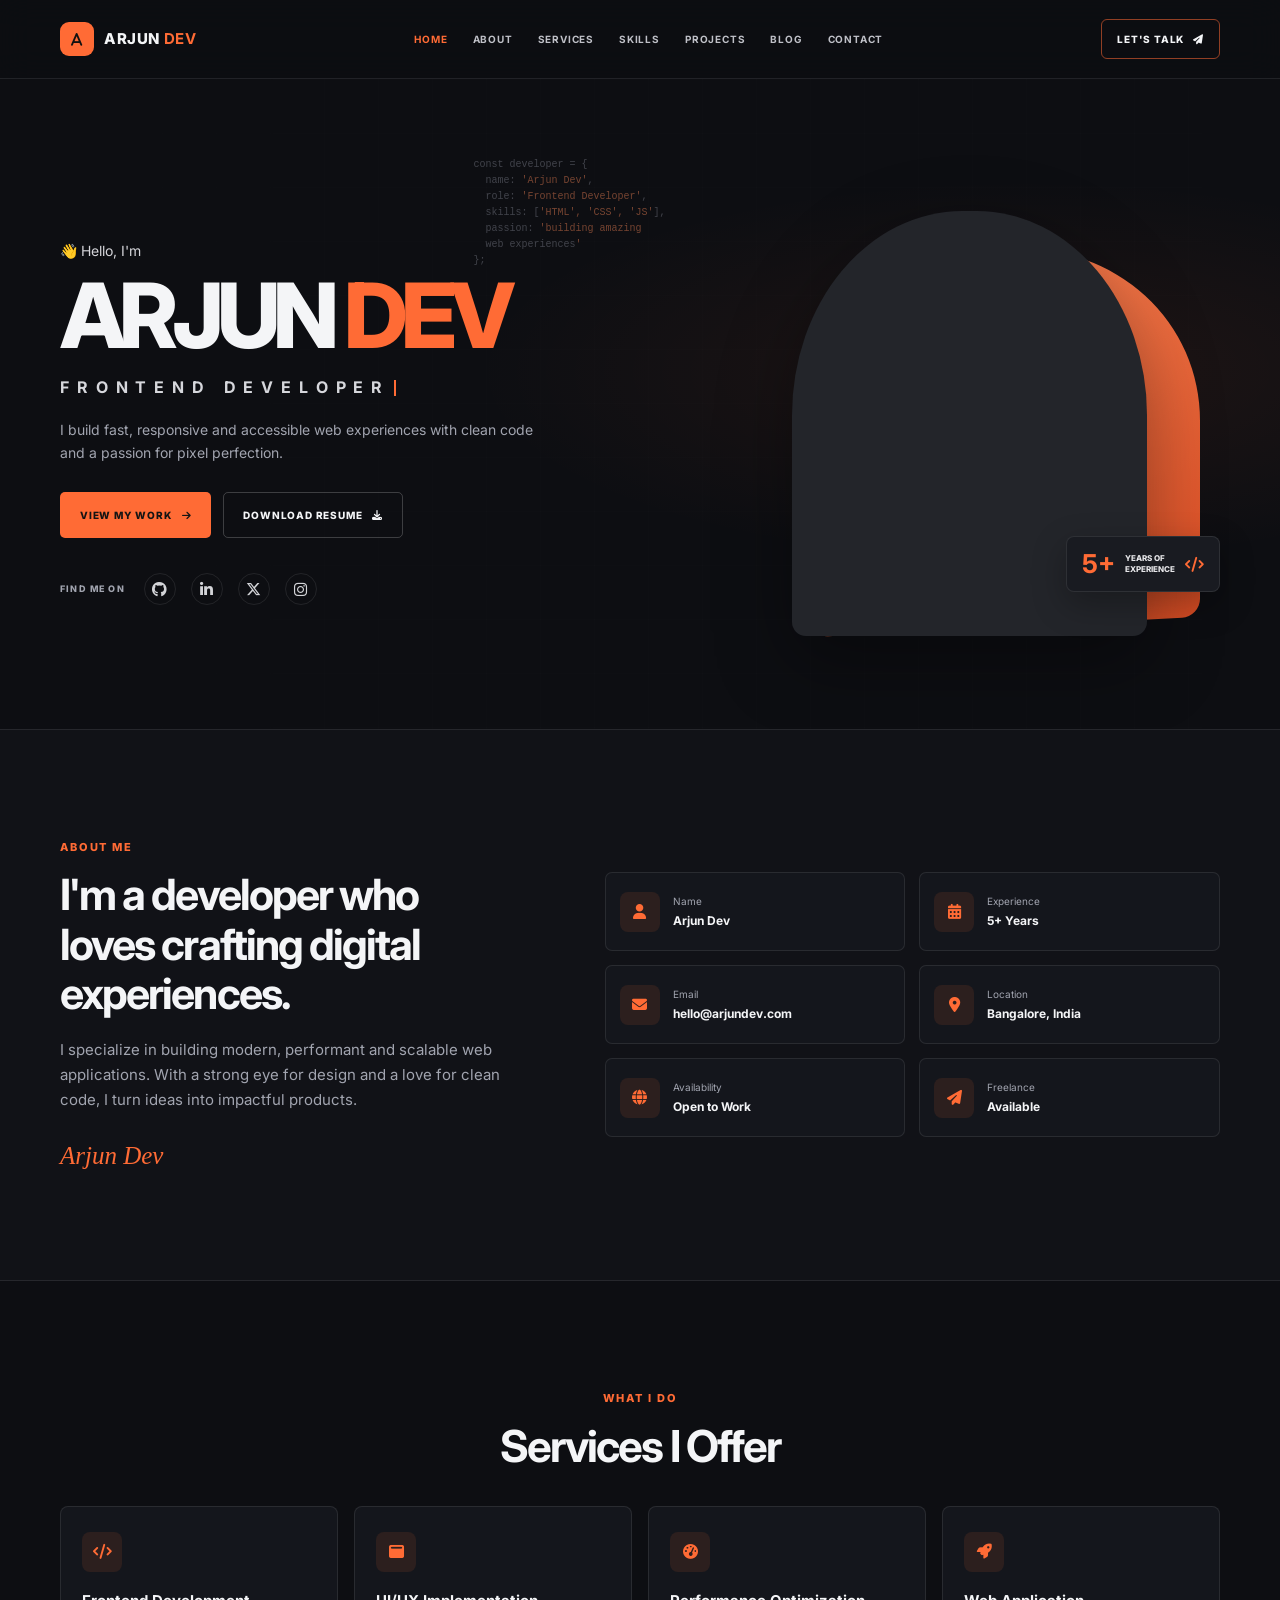
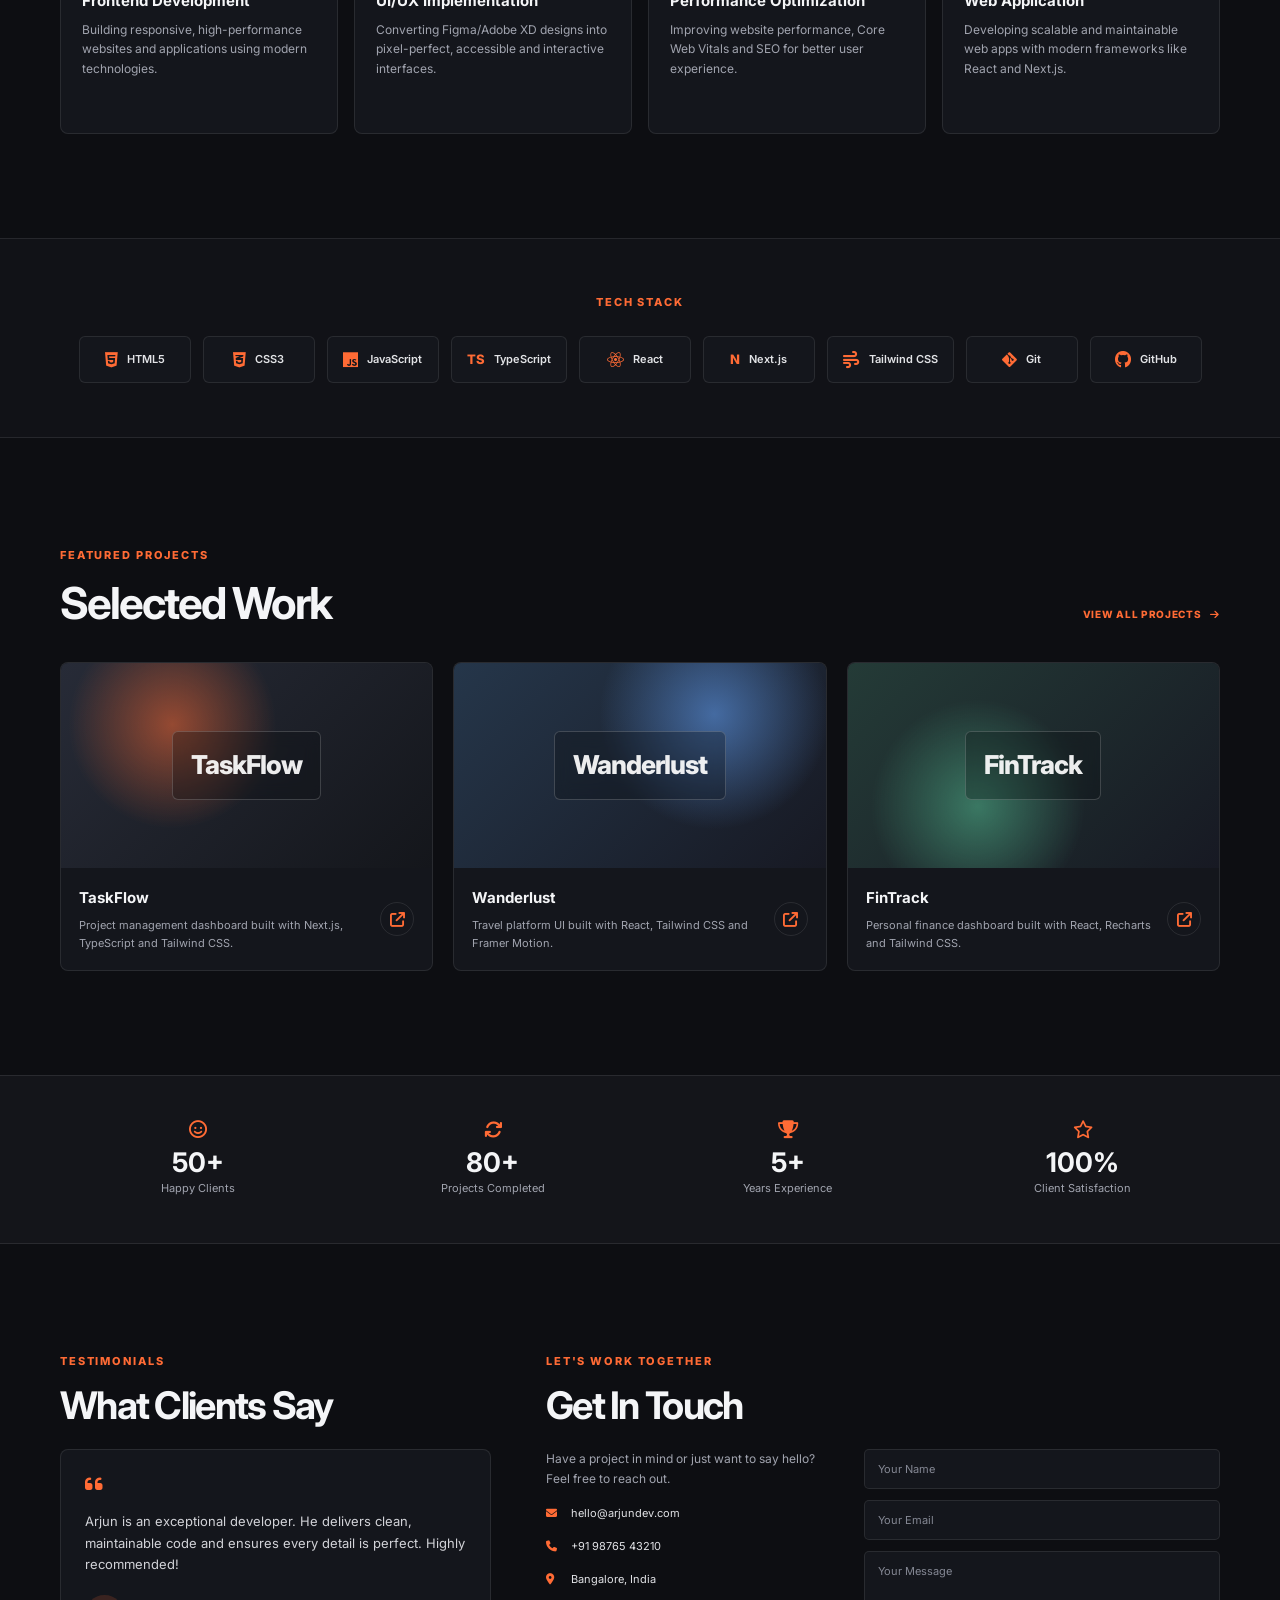
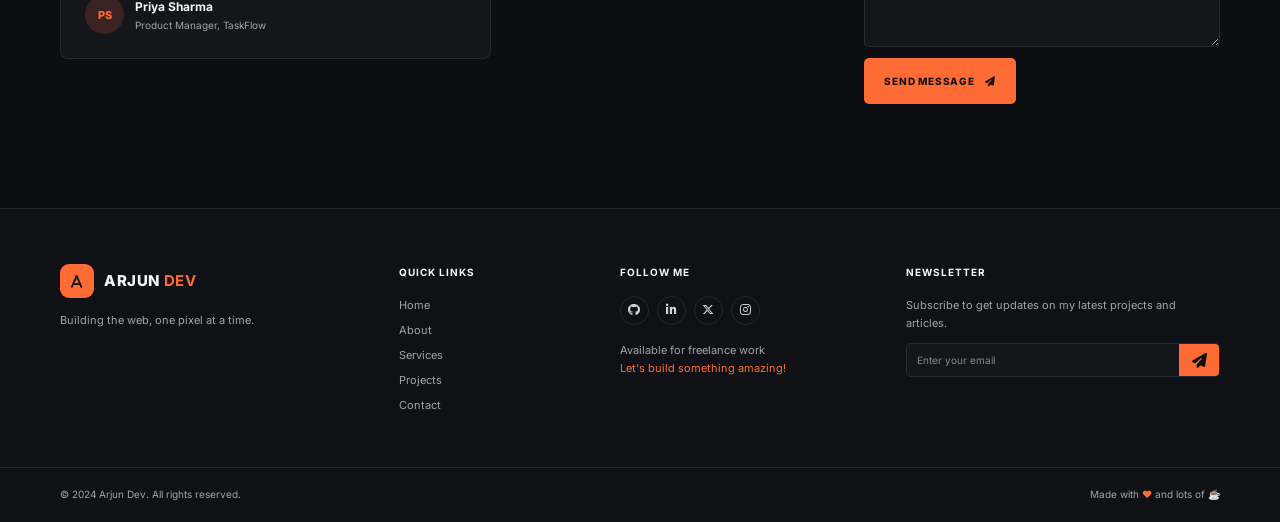
==== index.html @ a17bb379 "Adicionar estilos responsivos ao portfólio" ====
<!DOCTYPE html>
<html lang="pt-BR">
<head>
  <meta charset="UTF-8">
  <meta name="viewport" content="width=device-width, initial-scale=1.0">
  <meta name="description" content="Portfólio profissional de desenvolvedor frontend.">
  <title>Arjun Dev — Frontend Developer</title>

  <!-- Fonte -->
  <link rel="preconnect" href="https://fonts.googleapis.com">
  <link rel="preconnect" href="https://fonts.gstatic.com" crossorigin>
  <link href="https://fonts.googleapis.com/css2?family=Inter:wght@400;500;600;700;800&display=swap" rel="stylesheet">

  <!-- Ícones -->
  <link rel="stylesheet" href="https://cdnjs.cloudflare.com/ajax/libs/font-awesome/6.5.2/css/all.min.css">

  <link rel="stylesheet" href="style.css">
</head>

<body>
  <!-- ================= HEADER ================= -->
  <header class="header" id="home">
    <div class="container nav">
      <a class="brand" href="#home" aria-label="Arjun Dev">
        <span class="brand-mark"><i class="fa-solid fa-a"></i></span>
        <span>ARJUN <b>DEV</b></span>
      </a>

      <button class="menu-toggle" aria-label="Abrir menu" aria-expanded="false">
        <i class="fa-solid fa-bars"></i>
      </button>

      <nav class="menu">
        <a class="active" href="#home">HOME</a>
        <a href="#about">ABOUT</a>
        <a href="#services">SERVICES</a>
        <a href="#skills">SKILLS</a>
        <a href="#projects">PROJECTS</a>
        <a href="#blog">BLOG</a>
        <a href="#contact">CONTACT</a>
      </nav>

      <a class="nav-cta" href="#contact">LET'S TALK <i class="fa-solid fa-paper-plane"></i></a>
    </div>
  </header>

  <main>
    <!-- ================= HERO ================= -->
    <section class="hero">
      <div class="hero-grid"></div>

      <div class="container hero-content">
        <div class="hero-copy">
          <div class="code-decoration" aria-hidden="true">
            <span>const developer = {</span>
            <span>&nbsp;&nbsp;name: <em>'Arjun Dev'</em>,</span>
            <span>&nbsp;&nbsp;role: <em>'Frontend Developer'</em>,</span>
            <span>&nbsp;&nbsp;skills: [<em>'HTML', 'CSS', 'JS'</em>],</span>
            <span>&nbsp;&nbsp;passion: <em>'building amazing</em></span>
            <span>&nbsp;&nbsp;web experiences<em>'</em></span>
            <span>};</span>
          </div>

          <p class="eyebrow">👋 Hello, I'm</p>
          <h1>ARJUN <span>DEV</span></h1>
          <h2>F R O N T E N D &nbsp; D E V E L O P E R <i class="cursor"></i></h2>

          <p class="hero-description">
            I build fast, responsive and accessible web experiences
            with clean code and a passion for pixel perfection.
          </p>

          <div class="hero-actions">
            <a class="btn btn-primary" href="#projects">VIEW MY WORK <i class="fa-solid fa-arrow-right"></i></a>
            <a class="btn btn-outline" href="#" download>DOWNLOAD RESUME <i class="fa-solid fa-download"></i></a>
          </div>

          <div class="social-row">
            <span>FIND ME ON</span>
            <a href="#" aria-label="GitHub"><i class="fa-brands fa-github"></i></a>
            <a href="#" aria-label="LinkedIn"><i class="fa-brands fa-linkedin-in"></i></a>
            <a href="#" aria-label="Twitter"><i class="fa-brands fa-x-twitter"></i></a>
            <a href="#" aria-label="Instagram"><i class="fa-brands fa-instagram"></i></a>
          </div>
        </div>

        <div class="hero-person">
          <div class="orange-shape"></div>
          <div class="person-image">
            <img src="/ultrax-assets/240a505476fb-image.png" alt="Arjun Dev" style="width: 100%; height: 100%; object-fit: cover; object-position: center top;">
          </div>
          <div class="experience-card">
            <strong>5+</strong>
            <span>YEARS OF<br>EXPERIENCE</span>
            <i class="fa-solid fa-code"></i>
          </div>
        </div>
      </div>
    </section>

    <!-- ================= ABOUT ================= -->
    <section class="section about" id="about">
      <div class="container about-grid">
        <div class="about-copy">
          <span class="section-label">ABOUT ME</span>
          <h2>I'm a developer who<br>loves crafting digital<br>experiences.</h2>
          <p>
            I specialize in building modern, performant and scalable
            web applications. With a strong eye for design and a love
            for clean code, I turn ideas into impactful products.
          </p>
          <div class="signature">Arjun Dev</div>
        </div>

        <div class="info-grid">
          <div class="info-item">
            <div class="info-icon"><i class="fa-solid fa-user"></i></div>
            <div><small>Name</small><strong>Arjun Dev</strong></div>
          </div>
          <div class="info-item">
            <div class="info-icon"><i class="fa-solid fa-calendar-days"></i></div>
            <div><small>Experience</small><strong>5+ Years</strong></div>
          </div>
          <div class="info-item">
            <div class="info-icon"><i class="fa-solid fa-envelope"></i></div>
            <div><small>Email</small><strong>hello@arjundev.com</strong></div>
          </div>
          <div class="info-item">
            <div class="info-icon"><i class="fa-solid fa-location-dot"></i></div>
            <div><small>Location</small><strong>Bangalore, India</strong></div>
          </div>
          <div class="info-item">
            <div class="info-icon"><i class="fa-solid fa-globe"></i></div>
            <div><small>Availability</small><strong>Open to Work</strong></div>
          </div>
          <div class="info-item">
            <div class="info-icon"><i class="fa-solid fa-paper-plane"></i></div>
            <div><small>Freelance</small><strong>Available</strong></div>
          </div>
        </div>
      </div>
    </section>

    <!-- ================= SERVICES ================= -->
    <section class="section services" id="services">
      <div class="container">
        <div class="section-heading">
          <span class="section-label">WHAT I DO</span>
          <h2>Services I Offer</h2>
        </div>

        <div class="cards-4">
          <article class="service-card">
            <div class="card-icon"><i class="fa-solid fa-code"></i></div>
            <h3>Frontend Development</h3>
            <p>Building responsive, high-performance websites and applications using modern technologies.</p>
          </article>

          <article class="service-card">
            <div class="card-icon"><i class="fa-solid fa-window-maximize"></i></div>
            <h3>UI/UX Implementation</h3>
            <p>Converting Figma/Adobe XD designs into pixel-perfect, accessible and interactive interfaces.</p>
          </article>

          <article class="service-card">
            <div class="card-icon"><i class="fa-solid fa-gauge-high"></i></div>
            <h3>Performance Optimization</h3>
            <p>Improving website performance, Core Web Vitals and SEO for better user experience.</p>
          </article>

          <article class="service-card">
            <div class="card-icon"><i class="fa-solid fa-rocket"></i></div>
            <h3>Web Application</h3>
            <p>Developing scalable and maintainable web apps with modern frameworks like React and Next.js.</p>
          </article>
        </div>
      </div>
    </section>

    <!-- ================= SKILLS ================= -->
    <section class="section skills" id="skills">
      <div class="container">
        <span class="section-label">TECH STACK</span>
        <div class="skills-row">
          <div class="skill"><i class="fa-brands fa-html5"></i><span>HTML5</span></div>
          <div class="skill"><i class="fa-brands fa-css3-alt"></i><span>CSS3</span></div>
          <div class="skill"><i class="fa-brands fa-js"></i><span>JavaScript</span></div>
          <div class="skill"><b class="ts-icon">TS</b><span>TypeScript</span></div>
          <div class="skill"><i class="fa-brands fa-react"></i><span>React</span></div>
          <div class="skill"><b class="next-icon">N</b><span>Next.js</span></div>
          <div class="skill"><i class="fa-solid fa-wind"></i><span>Tailwind CSS</span></div>
          <div class="skill"><i class="fa-brands fa-git-alt"></i><span>Git</span></div>
          <div class="skill"><i class="fa-brands fa-github"></i><span>GitHub</span></div>
        </div>
      </div>
    </section>

    <!-- ================= PROJECTS ================= -->
    <section class="section projects" id="projects">
      <div class="container">
        <div class="projects-heading">
          <div>
            <span class="section-label">FEATURED PROJECTS</span>
            <h2>Selected Work</h2>
          </div>
          <a href="#">VIEW ALL PROJECTS <i class="fa-solid fa-arrow-right"></i></a>
        </div>

        <div class="projects-grid">
          <article class="project-card">
            <div class="project-image image-one">
              <span>TaskFlow</span>
            </div>
            <div class="project-body">
              <div>
                <h3>TaskFlow</h3>
                <p>Project management dashboard built with Next.js, TypeScript and Tailwind CSS.</p>
              </div>
              <a href="#" aria-label="Abrir projeto"><i class="fa-solid fa-arrow-up-right-from-square"></i></a>
            </div>
          </article>

          <article class="project-card">
            <div class="project-image image-two">
              <span>Wanderlust</span>
            </div>
            <div class="project-body">
              <div>
                <h3>Wanderlust</h3>
                <p>Travel platform UI built with React, Tailwind CSS and Framer Motion.</p>
              </div>
              <a href="#" aria-label="Abrir projeto"><i class="fa-solid fa-arrow-up-right-from-square"></i></a>
            </div>
          </article>

          <article class="project-card">
            <div class="project-image image-three">
              <span>FinTrack</span>
            </div>
            <div class="project-body">
              <div>
                <h3>FinTrack</h3>
                <p>Personal finance dashboard built with React, Recharts and Tailwind CSS.</p>
              </div>
              <a href="#" aria-label="Abrir projeto"><i class="fa-solid fa-arrow-up-right-from-square"></i></a>
            </div>
          </article>
        </div>
      </div>
    </section>

    <!-- ================= STATS ================= -->
    <section class="stats">
      <div class="container stats-grid">
        <div class="stat"><i class="fa-regular fa-face-smile"></i><strong>50+</strong><span>Happy Clients</span></div>
        <div class="stat"><i class="fa-solid fa-arrows-rotate"></i><strong>80+</strong><span>Projects Completed</span></div>
        <div class="stat"><i class="fa-solid fa-trophy"></i><strong>5+</strong><span>Years Experience</span></div>
        <div class="stat"><i class="fa-regular fa-star"></i><strong>100%</strong><span>Client Satisfaction</span></div>
      </div>
    </section>

    <!-- ================= TESTIMONIAL + CONTACT ================= -->
    <section class="section contact-section" id="contact">
      <div class="container contact-grid">
        <div class="testimonial">
          <span class="section-label">TESTIMONIALS</span>
          <h2>What Clients Say</h2>

          <div class="testimonial-card">
            <i class="fa-solid fa-quote-left quote"></i>
            <p>
              Arjun is an exceptional developer. He delivers clean,
              maintainable code and ensures every detail is perfect.
              Highly recommended!
            </p>
            <div class="client">
              <div class="avatar">PS</div>
              <div><strong>Priya Sharma</strong><small>Product Manager, TaskFlow</small></div>
            </div>
          </div>
        </div>

        <div class="contact-box" id="blog">
          <span class="section-label">LET'S WORK TOGETHER</span>
          <h2>Get In Touch</h2>
          <div class="contact-inner">
            <div class="contact-details">
              <p>Have a project in mind or just want to say hello? Feel free to reach out.</p>
              <a href="mailto:hello@arjundev.com"><i class="fa-solid fa-envelope"></i> hello@arjundev.com</a>
              <a href="tel:+919876543210"><i class="fa-solid fa-phone"></i> +91 98765 43210</a>
              <span><i class="fa-solid fa-location-dot"></i> Bangalore, India</span>
            </div>

            <form class="contact-form">
              <input type="text" placeholder="Your Name" required>
              <input type="email" placeholder="Your Email" required>
              <textarea placeholder="Your Message" rows="5" required></textarea>
              <button type="submit" class="btn btn-primary">SEND MESSAGE <i class="fa-solid fa-paper-plane"></i></button>
            </form>
          </div>
        </div>
      </div>
    </section>
  </main>

  <!-- ================= FOOTER ================= -->
  <footer class="footer">
    <div class="container footer-grid">
      <div class="footer-brand">
        <a class="brand" href="#home">
          <span class="brand-mark"><i class="fa-solid fa-a"></i></span>
          <span>ARJUN <b>DEV</b></span>
        </a>
        <p>Building the web, one pixel at a time.</p>
      </div>

      <div>
        <h4>QUICK LINKS</h4>
        <a href="#home">Home</a>
        <a href="#about">About</a>
        <a href="#services">Services</a>
        <a href="#projects">Projects</a>
        <a href="#contact">Contact</a>
      </div>

      <div>
        <h4>FOLLOW ME</h4>
        <div class="footer-socials">
          <a href="#"><i class="fa-brands fa-github"></i></a>
          <a href="#"><i class="fa-brands fa-linkedin-in"></i></a>
          <a href="#"><i class="fa-brands fa-x-twitter"></i></a>
          <a href="#"><i class="fa-brands fa-instagram"></i></a>
        </div>
        <p class="available">Available for freelance work<br><span>Let's build something amazing!</span></p>
      </div>

      <div>
        <h4>NEWSLETTER</h4>
        <p>Subscribe to get updates on my latest projects and articles.</p>
        <form class="newsletter">
          <input type="email" placeholder="Enter your email">
          <button aria-label="Inscrever"><i class="fa-solid fa-paper-plane"></i></button>
        </form>
      </div>
    </div>

    <div class="footer-bottom">
      <div class="container">
        <span>© 2024 Arjun Dev. All rights reserved.</span>
        <span>Made with <b>♥</b> and lots of ☕</span>
      </div>
    </div>
  </footer>

  <script>
    const toggle = document.querySelector('.menu-toggle');
    const menu = document.querySelector('.menu');

    toggle?.addEventListener('click', () => {
      const opened = menu.classList.toggle('open');
      toggle.setAttribute('aria-expanded', opened);
      toggle.innerHTML = opened
        ? '<i class="fa-solid fa-xmark"></i>'
        : '<i class="fa-solid fa-bars"></i>';
    });

    document.querySelectorAll('.menu a').forEach(link => {
      link.addEventListener('click', () => {
        menu.classList.remove('open');
        toggle.setAttribute('aria-expanded', 'false');
        toggle.innerHTML = '<i class="fa-solid fa-bars"></i>';
      });
    });

    document.querySelector('.contact-form')?.addEventListener('submit', e => {
      e.preventDefault();
      alert('Mensagem enviada! Conecte este formulário ao seu backend/API.');
    });
  </script>
</body>
</html>
---- style.css ----
/* Base */
:root {
  color-scheme: dark;
  --bg: #0d0e12;
  --surface: #14161c;
  --surface-raised: #191b22;
  --text: #f4f5f7;
  --muted: #a1a4af;
  --accent: #ff6b35;
  --accent-light: #ff8a59;
  --line: rgba(255, 255, 255, 0.09);
  --container: 1160px;
}

* {
  box-sizing: border-box;
}

html {
  scroll-behavior: smooth;
  scroll-padding-top: 88px;
}

body {
  margin: 0;
  background: var(--bg);
  color: var(--text);
  font-family: 'Inter', sans-serif;
  font-size: 15px;
  line-height: 1.65;
}

body, button, input, textarea {
  font-family: 'Inter', sans-serif;
}

img {
  display: block;
  max-width: 100%;
}

a {
  color: inherit;
  text-decoration: none;
}

button, input, textarea {
  font-size: inherit;
}

button, a, input, textarea {
  -webkit-tap-highlight-color: transparent;
}

button:focus-visible, a:focus-visible, input:focus-visible, textarea:focus-visible {
  outline: 2px solid var(--accent-light);
  outline-offset: 4px;
}

.container {
  width: min(var(--container), calc(100% - 48px));
  margin-inline: auto;
}

.section {
  padding: 104px 0;
}

.section-label {
  display: inline-block;
  margin-bottom: 14px;
  color: var(--accent);
  font-size: 11px;
  font-weight: 800;
  letter-spacing: 0.17em;
}

h1, h2, h3, h4, p {
  margin-top: 0;
}

h2 {
  margin-bottom: 22px;
  font-size: clamp(30px, 4vw, 44px);
  line-height: 1.15;
  letter-spacing: -0.045em;
}

/* Header and navigation */
.header {
  position: sticky;
  z-index: 20;
  top: 0;
  border-bottom: 1px solid var(--line);
  background: rgba(13, 14, 18, 0.92);
  backdrop-filter: blur(16px);
}

.nav {
  display: flex;
  min-height: 78px;
  align-items: center;
  justify-content: space-between;
  gap: 24px;
}

.brand {
  display: inline-flex;
  flex: 0 0 auto;
  align-items: center;
  gap: 10px;
  font-size: 15px;
  font-weight: 800;
  letter-spacing: 0.04em;
}

.brand b {
  color: var(--accent);
}

.brand-mark {
  display: grid;
  width: 34px;
  height: 34px;
  place-items: center;
  border-radius: 9px;
  background: var(--accent);
  color: #111;
}

.menu {
  display: flex;
  align-items: center;
  gap: clamp(12px, 2vw, 25px);
}

.menu a {
  color: #bfc0c7;
  font-size: 10px;
  font-weight: 700;
  letter-spacing: 0.08em;
  transition: color 160ms ease;
}

.menu a:hover, .menu a.active {
  color: var(--accent);
}

.nav-cta {
  display: inline-flex;
  flex: 0 0 auto;
  align-items: center;
  gap: 9px;
  padding: 11px 15px;
  border: 1px solid rgba(255, 107, 53, 0.55);
  border-radius: 6px;
  color: var(--text);
  font-size: 10px;
  font-weight: 800;
  letter-spacing: 0.08em;
  transition: background 160ms ease, border-color 160ms ease;
}

.nav-cta:hover {
  border-color: var(--accent);
  background: rgba(255, 107, 53, 0.12);
}

.menu-toggle {
  display: none;
  border: 0;
  background: transparent;
  color: var(--text);
  cursor: pointer;
  font-size: 22px;
}

/* Hero */
.hero {
  position: relative;
  overflow: hidden;
  min-height: 650px;
  padding: 72px 0 60px;
  background: radial-gradient(ellipse at 80% 45%, rgba(255, 107, 53, 0.08), transparent 38%);
}

.hero-grid {
  position: absolute;
  inset: 0;
  pointer-events: none;
  opacity: 0.18;
  background-image: linear-gradient(rgba(255,255,255,.035) 1px, transparent 1px), linear-gradient(90deg, rgba(255,255,255,.035) 1px, transparent 1px);
  background-size: 54px 54px;
  mask-image: linear-gradient(to right, transparent, #000 35%, #000 90%, transparent);
}

.hero-content {
  position: relative;
  display: grid;
  min-height: 510px;
  grid-template-columns: 1.1fr 0.9fr;
  align-items: center;
  gap: 48px;
}

.hero-copy {
  position: relative;
  z-index: 1;
  padding-top: 32px;
}

.code-decoration {
  position: absolute;
  top: -50px;
  right: 1%;
  display: flex;
  flex-direction: column;
  color: #858895;
  font-family: monospace;
  font-size: 10px;
  line-height: 1.6;
  opacity: 0.43;
  pointer-events: none;
}

.code-decoration em {
  color: var(--accent-light);
  font-style: normal;
}

.eyebrow {
  margin-bottom: 9px;
  color: #d5d5da;
  font-size: 14px;
}

.hero h1 {
  margin: 0 0 9px;
  font-size: clamp(54px, 8vw, 90px);
  font-weight: 800;
  letter-spacing: -0.075em;
  line-height: 1;
}

.hero h1 span {
  color: var(--accent);
}

.hero h2 {
  margin: 17px 0 22px;
  color: #d6d7dc;
  font-size: clamp(11px, 1.5vw, 16px);
  font-weight: 700;
  letter-spacing: 0.12em;
  white-space: nowrap;
}

.cursor {
  display: inline-block;
  width: 2px;
  height: 16px;
  margin-left: 4px;
  background: var(--accent);
  vertical-align: -3px;
}

.hero-description {
  max-width: 480px;
  margin-bottom: 28px;
  color: var(--muted);
  font-size: 14px;
}

.hero-actions {
  display: flex;
  flex-wrap: wrap;
  gap: 12px;
}

.btn {
  display: inline-flex;
  min-height: 46px;
  align-items: center;
  justify-content: center;
  gap: 10px;
  padding: 0 19px;
  border: 1px solid transparent;
  border-radius: 5px;
  cursor: pointer;
  font-size: 10px;
  font-weight: 800;
  letter-spacing: 0.08em;
  transition: transform 160ms ease, background 160ms ease, border-color 160ms ease;
}

.btn:hover {
  transform: translateY(-2px);
}

.btn-primary {
  background: var(--accent);
  color: #141414;
}

.btn-primary:hover {
  background: var(--accent-light);
}

.btn-outline {
  border-color: rgba(255,255,255,.2);
  color: var(--text);
}

.btn-outline:hover {
  border-color: var(--accent);
  background: rgba(255,107,53,.08);
}

.social-row {
  display: flex;
  align-items: center;
  gap: 15px;
  margin-top: 35px;
}

.social-row span {
  margin-right: 4px;
  color: var(--muted);
  font-size: 9px;
  font-weight: 800;
  letter-spacing: 0.13em;
}

.social-row a, .footer-socials a {
  display: grid;
  width: 32px;
  height: 32px;
  place-items: center;
  border: 1px solid var(--line);
  border-radius: 50%;
  color: #d3d4d8;
  transition: color 160ms ease, border-color 160ms ease, background 160ms ease;
}

.social-row a:hover, .footer-socials a:hover {
  border-color: var(--accent);
  background: rgba(255,107,53,.1);
  color: var(--accent);
}

.hero-person {
  position: relative;
  display: flex;
  min-height: 460px;
  align-items: flex-end;
  justify-content: center;
}

.orange-shape {
  position: absolute;
  right: 4%;
  bottom: 2%;
  width: min(84%, 390px);
  height: 82%;
  border-radius: 48% 48% 18px 18px;
  background: linear-gradient(145deg, #ff8a59, #d94d24);
  transform: skewY(-3deg);
}

.person-image {
  position: relative;
  z-index: 1;
  overflow: hidden;
  width: min(76%, 355px);
  height: 425px;
  border-radius: 48% 48% 14px 14px;
  background: #23252a;
  box-shadow: 0 24px 75px rgba(0,0,0,.38);
}

.person-image img {
  object-position: center top;
}

.experience-card {
  position: absolute;
  z-index: 2;
  right: 0;
  bottom: 44px;
  display: grid;
  grid-template-columns: auto 1fr auto;
  align-items: center;
  gap: 10px;
  padding: 14px 15px;
  border: 1px solid var(--line);
  border-radius: 8px;
  background: #191b21;
  box-shadow: 0 12px 34px rgba(0,0,0,.28);
}

.experience-card strong {
  color: var(--accent);
  font-size: 26px;
  line-height: 1;
}

.experience-card span {
  color: #e6e6e9;
  font-size: 8px;
  font-weight: 800;
  line-height: 1.4;
}

.experience-card i {
  color: var(--accent);
}

/* About */
.about {
  border-top: 1px solid var(--line);
  border-bottom: 1px solid var(--line);
  background: #111217;
}

.about-grid {
  display: grid;
  grid-template-columns: 0.85fr 1.15fr;
  align-items: center;
  gap: 90px;
}

.about-copy h2 {
  margin-bottom: 20px;
  font-size: clamp(30px, 3.6vw, 43px);
}

.about-copy p {
  max-width: 450px;
  margin-bottom: 22px;
  color: var(--muted);
}

.signature {
  color: var(--accent);
  font-family: cursive;
  font-size: 25px;
  font-style: italic;
}

.info-grid {
  display: grid;
  grid-template-columns: repeat(2, minmax(0, 1fr));
  gap: 14px;
}

.info-item {
  display: flex;
  min-height: 79px;
  align-items: center;
  gap: 13px;
  padding: 14px;
  border: 1px solid var(--line);
  border-radius: 7px;
  background: var(--surface);
}

.info-icon, .card-icon {
  display: grid;
  flex: 0 0 auto;
  width: 40px;
  height: 40px;
  place-items: center;
  border-radius: 8px;
  background: rgba(255,107,53,.1);
  color: var(--accent);
}

.info-item small, .info-item strong {
  display: block;
}

.info-item small {
  margin-bottom: 2px;
  color: var(--muted);
  font-size: 10px;
}

.info-item strong {
  overflow-wrap: anywhere;
  font-size: 12px;
}

/* Services */
.services {
  background: var(--bg);
}

.section-heading {
  margin-bottom: 34px;
  text-align: center;
}

.section-heading h2 {
  margin-bottom: 0;
}

.cards-4 {
  display: grid;
  grid-template-columns: repeat(4, minmax(0, 1fr));
  gap: 16px;
}

.service-card {
  min-height: 228px;
  padding: 25px 21px;
  border: 1px solid var(--line);
  border-radius: 8px;
  background: var(--surface);
  transition: transform 180ms ease, border-color 180ms ease;
}

.service-card:hover, .project-card:hover {
  transform: translateY(-4px);
  border-color: rgba(255,107,53,.45);
}

.service-card h3 {
  margin: 18px 0 9px;
  font-size: 15px;
  line-height: 1.4;
}

.service-card p {
  margin-bottom: 0;
  color: var(--muted);
  font-size: 12px;
}

/* Skills */
.skills {
  padding: 54px 0;
  border-top: 1px solid var(--line);
  border-bottom: 1px solid var(--line);
  background: #111217;
}

.skills .section-label {
  display: block;
  margin-bottom: 25px;
  text-align: center;
}

.skills-row {
  display: flex;
  flex-wrap: wrap;
  justify-content: center;
  gap: 12px;
}

.skill {
  display: flex;
  min-width: 112px;
  align-items: center;
  justify-content: center;
  gap: 9px;
  padding: 12px 15px;
  border: 1px solid var(--line);
  border-radius: 6px;
  background: var(--surface);
  color: #e2e3e6;
  font-size: 11px;
  font-weight: 600;
}

.skill i, .ts-icon, .next-icon {
  color: var(--accent);
  font-size: 17px;
}

.ts-icon, .next-icon {
  font-size: 13px;
  font-weight: 800;
}

/* Projects */
.projects-heading {
  display: flex;
  align-items: flex-end;
  justify-content: space-between;
  gap: 20px;
  margin-bottom: 33px;
}

.projects-heading h2 {
  margin-bottom: 0;
}

.projects-heading > a {
  padding-bottom: 7px;
  color: var(--accent);
  font-size: 10px;
  font-weight: 800;
  letter-spacing: .07em;
}

.projects-heading > a i {
  margin-left: 6px;
}

.projects-grid {
  display: grid;
  grid-template-columns: repeat(3, minmax(0, 1fr));
  gap: 20px;
}

.project-card {
  overflow: hidden;
  border: 1px solid var(--line);
  border-radius: 8px;
  background: var(--surface);
  transition: transform 180ms ease, border-color 180ms ease;
}

.project-image {
  display: flex;
  height: 205px;
  align-items: center;
  justify-content: center;
  overflow: hidden;
  color: rgba(255,255,255,.92);
  font-size: 26px;
  font-weight: 800;
  letter-spacing: -0.04em;
}

.image-one {
  background: radial-gradient(circle at 30% 30%, rgba(255,107,53,.52), transparent 35%), linear-gradient(135deg, #272b37, #14161b);
}

.image-two {
  background: radial-gradient(circle at 70% 25%, rgba(89,143,219,.65), transparent 38%), linear-gradient(135deg, #25364a, #171923);
}

.image-three {
  background: radial-gradient(circle at 35% 70%, rgba(86,195,151,.5), transparent 38%), linear-gradient(135deg, #243b37, #171923);
}

.project-image span {
  padding: 12px 18px;
  border: 1px solid rgba(255,255,255,.18);
  border-radius: 6px;
  background: rgba(13,14,18,.3);
  backdrop-filter: blur(8px);
}

.project-body {
  display: flex;
  align-items: center;
  justify-content: space-between;
  gap: 15px;
  padding: 18px;
}

.project-body h3 {
  margin-bottom: 5px;
  font-size: 15px;
}

.project-body p {
  margin-bottom: 0;
  color: var(--muted);
  font-size: 11px;
}

.project-body > a {
  display: grid;
  flex: 0 0 auto;
  width: 34px;
  height: 34px;
  place-items: center;
  border: 1px solid var(--line);
  border-radius: 50%;
  color: var(--accent);
}

/* Stats */
.stats {
  padding: 45px 0;
  border-block: 1px solid var(--line);
  background: #14151a;
}

.stats-grid {
  display: grid;
  grid-template-columns: repeat(4, 1fr);
  gap: 20px;
}

.stat {
  display: flex;
  flex-direction: column;
  align-items: center;
  text-align: center;
}

.stat i {
  margin-bottom: 8px;
  color: var(--accent);
  font-size: 18px;
}

.stat strong {
  font-size: 27px;
  line-height: 1.2;
}

.stat span {
  color: var(--muted);
  font-size: 11px;
}

/* Testimonial and contact */
.contact-section {
  background: var(--bg);
}

.contact-grid {
  display: grid;
  grid-template-columns: 0.78fr 1.22fr;
  align-items: start;
  gap: 55px;
}

.testimonial h2, .contact-box h2 {
  font-size: clamp(28px, 3.5vw, 38px);
}

.testimonial-card {
  padding: 24px;
  border: 1px solid var(--line);
  border-radius: 8px;
  background: var(--surface);
}

.quote {
  color: var(--accent);
  font-size: 20px;
}

.testimonial-card > p {
  margin: 12px 0 20px;
  color: #d2d3d8;
  font-size: 13px;
}

.client {
  display: flex;
  align-items: center;
  gap: 11px;
}

.avatar {
  display: grid;
  width: 39px;
  height: 39px;
  place-items: center;
  border-radius: 50%;
  background: rgba(255,107,53,.16);
  color: var(--accent);
  font-size: 11px;
  font-weight: 800;
}

.client strong, .client small {
  display: block;
}

.client strong {
  font-size: 12px;
}

.client small {
  color: var(--muted);
  font-size: 10px;
}

.contact-inner {
  display: grid;
  grid-template-columns: 0.9fr 1.1fr;
  gap: 27px;
}

.contact-details p {
  color: var(--muted);
  font-size: 12px;
}

.contact-details a, .contact-details > span {
  display: flex;
  align-items: center;
  gap: 10px;
  margin-top: 15px;
  color: #e1e2e6;
  font-size: 11px;
  overflow-wrap: anywhere;
}

.contact-details i {
  width: 15px;
  color: var(--accent);
}

.contact-form {
  display: grid;
  gap: 11px;
}

.contact-form input, .contact-form textarea, .newsletter input {
  width: 100%;
  min-width: 0;
  border: 1px solid var(--line);
  border-radius: 5px;
  background: var(--surface);
  color: var(--text);
}

.contact-form input, .contact-form textarea {
  padding: 12px 13px;
  font-size: 11px;
}

.contact-form textarea {
  resize: vertical;
}

.contact-form input::placeholder, .contact-form textarea::placeholder, .newsletter input::placeholder {
  color: #858894;
}

.contact-form .btn {
  justify-self: start;
}

/* Footer */
.footer {
  border-top: 1px solid var(--line);
  background: #101116;
}

.footer-grid {
  display: grid;
  grid-template-columns: 1.15fr 0.7fr 0.95fr 1.2fr;
  gap: 38px;
  padding-top: 55px;
  padding-bottom: 45px;
}

.footer-grid h4 {
  margin-bottom: 15px;
  font-size: 10px;
  letter-spacing: .1em;
}

.footer-grid p, .footer-grid > div > a:not(.brand) {
  color: var(--muted);
  font-size: 11px;
}

.footer-brand p {
  margin-top: 13px;
}

.footer-grid > div > a:not(.brand) {
  display: block;
  margin: 7px 0;
}

.footer-grid > div > a:hover {
  color: var(--accent);
}

.footer-socials {
  display: flex;
  gap: 8px;
}

.footer-socials a {
  width: 29px;
  height: 29px;
  font-size: 12px;
}

.footer-grid .available {
  margin-top: 16px;
}

.available span {
  color: var(--accent);
}

.newsletter {
  display: flex;
  overflow: hidden;
  border: 1px solid var(--line);
  border-radius: 5px;
  background: var(--surface);
}

.newsletter input {
  padding: 10px;
  border: 0;
  background: transparent;
  font-size: 10px;
}

.newsletter button {
  flex: 0 0 40px;
  border: 0;
  background: var(--accent);
  color: #111;
  cursor: pointer;
}

.footer-bottom {
  border-top: 1px solid var(--line);
}

.footer-bottom .container {
  display: flex;
  min-height: 54px;
  align-items: center;
  justify-content: space-between;
  gap: 15px;
  color: var(--muted);
  font-size: 10px;
}

.footer-bottom b {
  color: var(--accent);
}

@media (max-width: 980px) {
  .menu {
    gap: 12px;
  }

  .menu a {
    font-size: 9px;
  }

  .nav-cta {
    padding-inline: 10px;
  }

  .about-grid {
    gap: 45px;
  }

  .cards-4 {
    grid-template-columns: repeat(2, minmax(0, 1fr));
  }

  .contact-grid {
    grid-template-columns: 1fr;
    gap: 40px;
  }
}

@media (max-width: 760px) {
  html {
    scroll-padding-top: 70px;
  }

  .container {
    width: min(var(--container), calc(100% - 36px));
  }

  .nav {
    position: relative;
    min-height: 68px;
  }

  .menu-toggle {
    display: block;
    order: 3;
    padding: 8px;
  }

  .nav-cta {
    margin-left: auto;
  }

  .menu {
    position: absolute;
    top: calc(100% + 1px);
    right: -18px;
    left: -18px;
    display: none;
    align-items: stretch;
    flex-direction: column;
    gap: 0;
    padding: 9px 18px 16px;
    border-bottom: 1px solid var(--line);
    background: rgba(13,14,18,.98);
  }

  .menu.open {
    display: flex;
  }

  .menu a {
    padding: 11px 4px;
    border-bottom: 1px solid var(--line);
    font-size: 10px;
  }

  .menu a:last-child {
    border-bottom: 0;
  }

  .hero {
    min-height: 0;
    padding: 55px 0 40px;
  }

  .hero-content {
    grid-template-columns: 1fr;
    gap: 25px;
  }

  .hero-copy {
    padding-top: 22px;
  }

  .hero h1 {
    font-size: clamp(54px, 14vw, 78px);
  }

  .hero h2 {
    white-space: normal;
  }

  .code-decoration {
    top: -22px;
    right: 0;
    font-size: 8px;
  }

  .hero-person {
    min-height: 380px;
  }

  .person-image {
    height: 360px;
  }

  .section {
    padding: 75px 0;
  }

  .about-grid {
    grid-template-columns: 1fr;
    gap: 35px;
  }

  .projects-grid {
    grid-template-columns: repeat(2, minmax(0, 1fr));
  }

  .project-image {
    height: 170px;
  }

  .contact-inner {
    grid-template-columns: 1fr 1fr;
    gap: 20px;
  }

  .footer-grid {
    grid-template-columns: repeat(2, minmax(0, 1fr));
    gap: 30px;
  }
}

@media (max-width: 520px) {
  .nav-cta {
    padding: 9px 10px;
    font-size: 9px;
  }

  .hero-actions .btn {
    flex: 1 1 auto;
    padding-inline: 12px;
    font-size: 9px;
  }

  .social-row {
    gap: 10px;
  }

  .social-row span {
    font-size: 8px;
  }

  .info-grid {
    grid-template-columns: 1fr;
  }

  .cards-4, .projects-grid {
    grid-template-columns: 1fr;
  }

  .service-card {
    min-height: auto;
  }

  .projects-heading {
    align-items: flex-start;
    flex-direction: column;
  }

  .project-image {
    height: 200px;
  }

  .stats-grid {
    grid-template-columns: repeat(2, 1fr);
    row-gap: 28px;
  }

  .contact-inner {
    grid-template-columns: 1fr;
  }

  .footer-grid {
    grid-template-columns: 1fr;
    gap: 25px;
  }

  .footer-bottom .container {
    align-items: flex-start;
    flex-direction: column;
    justify-content: center;
    padding-block: 12px;
  }
}

@media (prefers-reduced-motion: reduce) {
  *, *::before, *::after {
    scroll-behavior: auto !important;
    transition-duration: 0.01ms !important;
    animation-duration: 0.01ms !important;
    animation-iteration-count: 1 !important;
  }
}
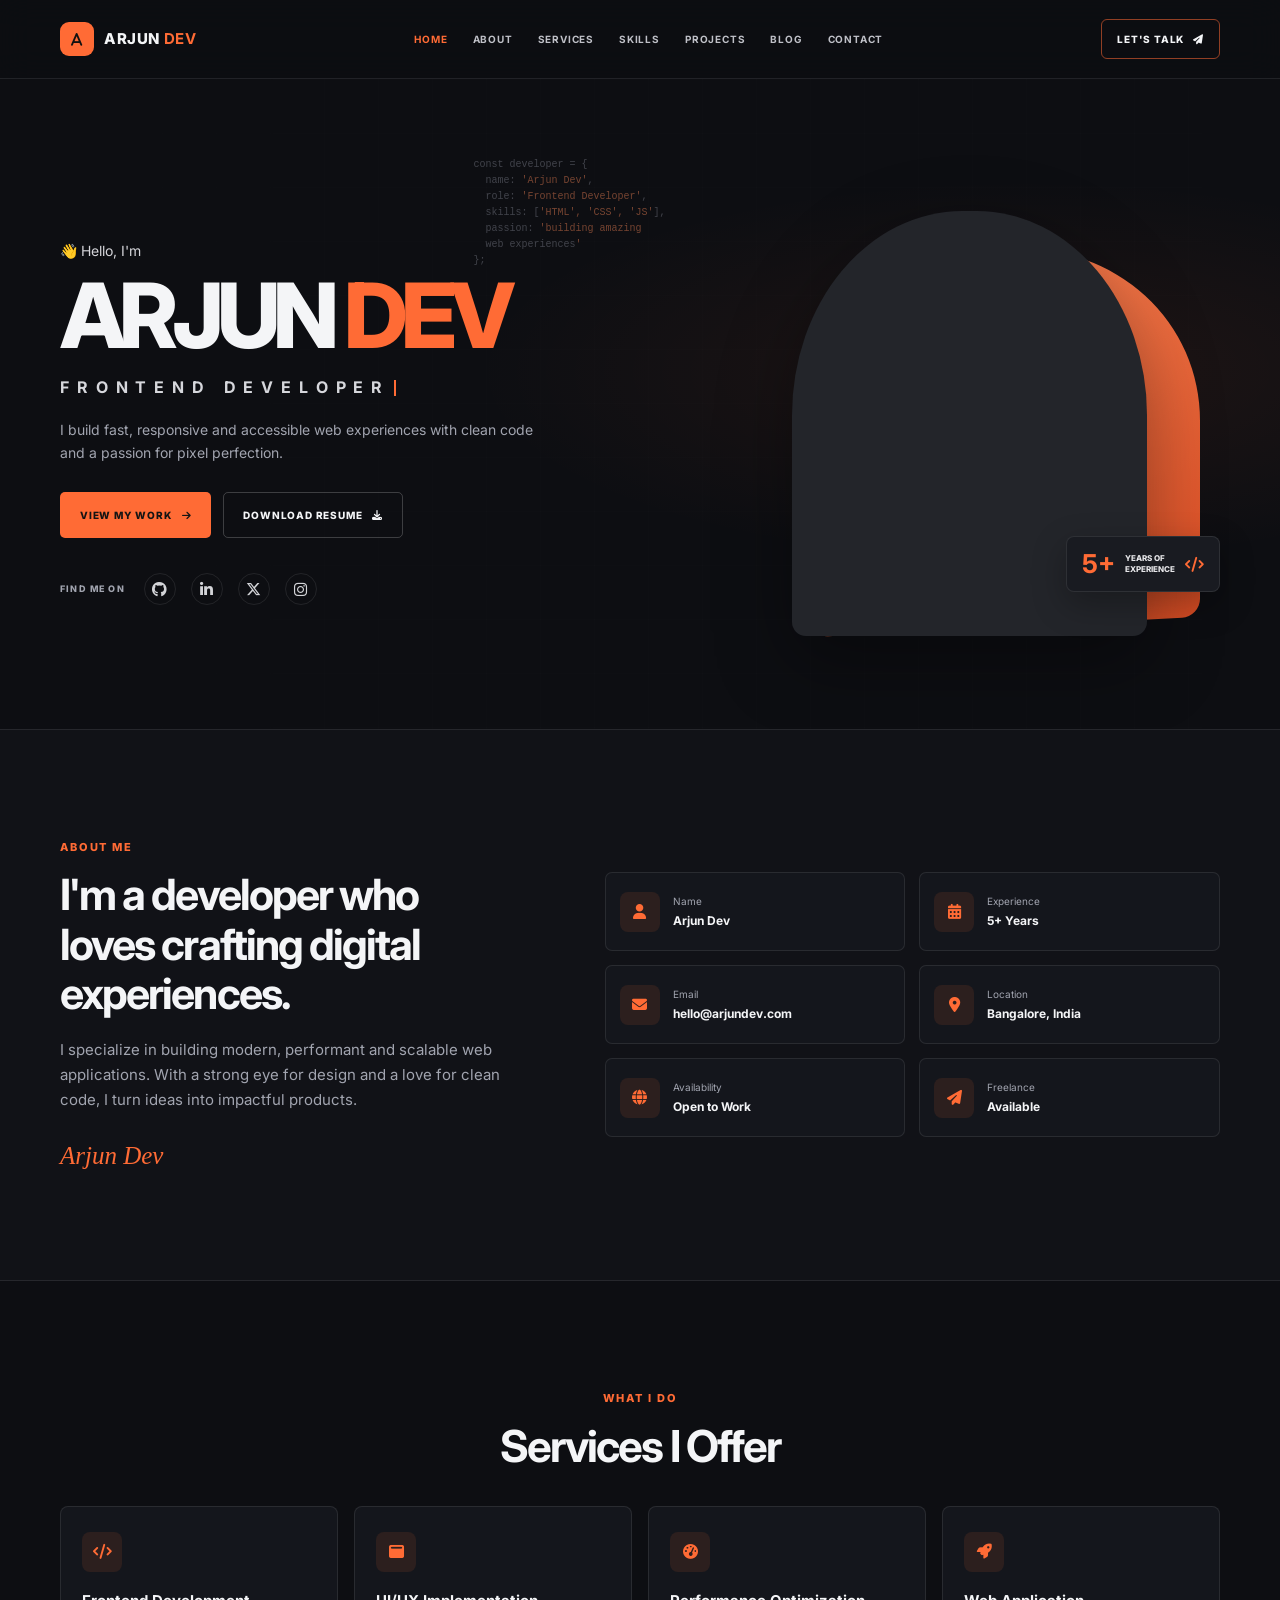
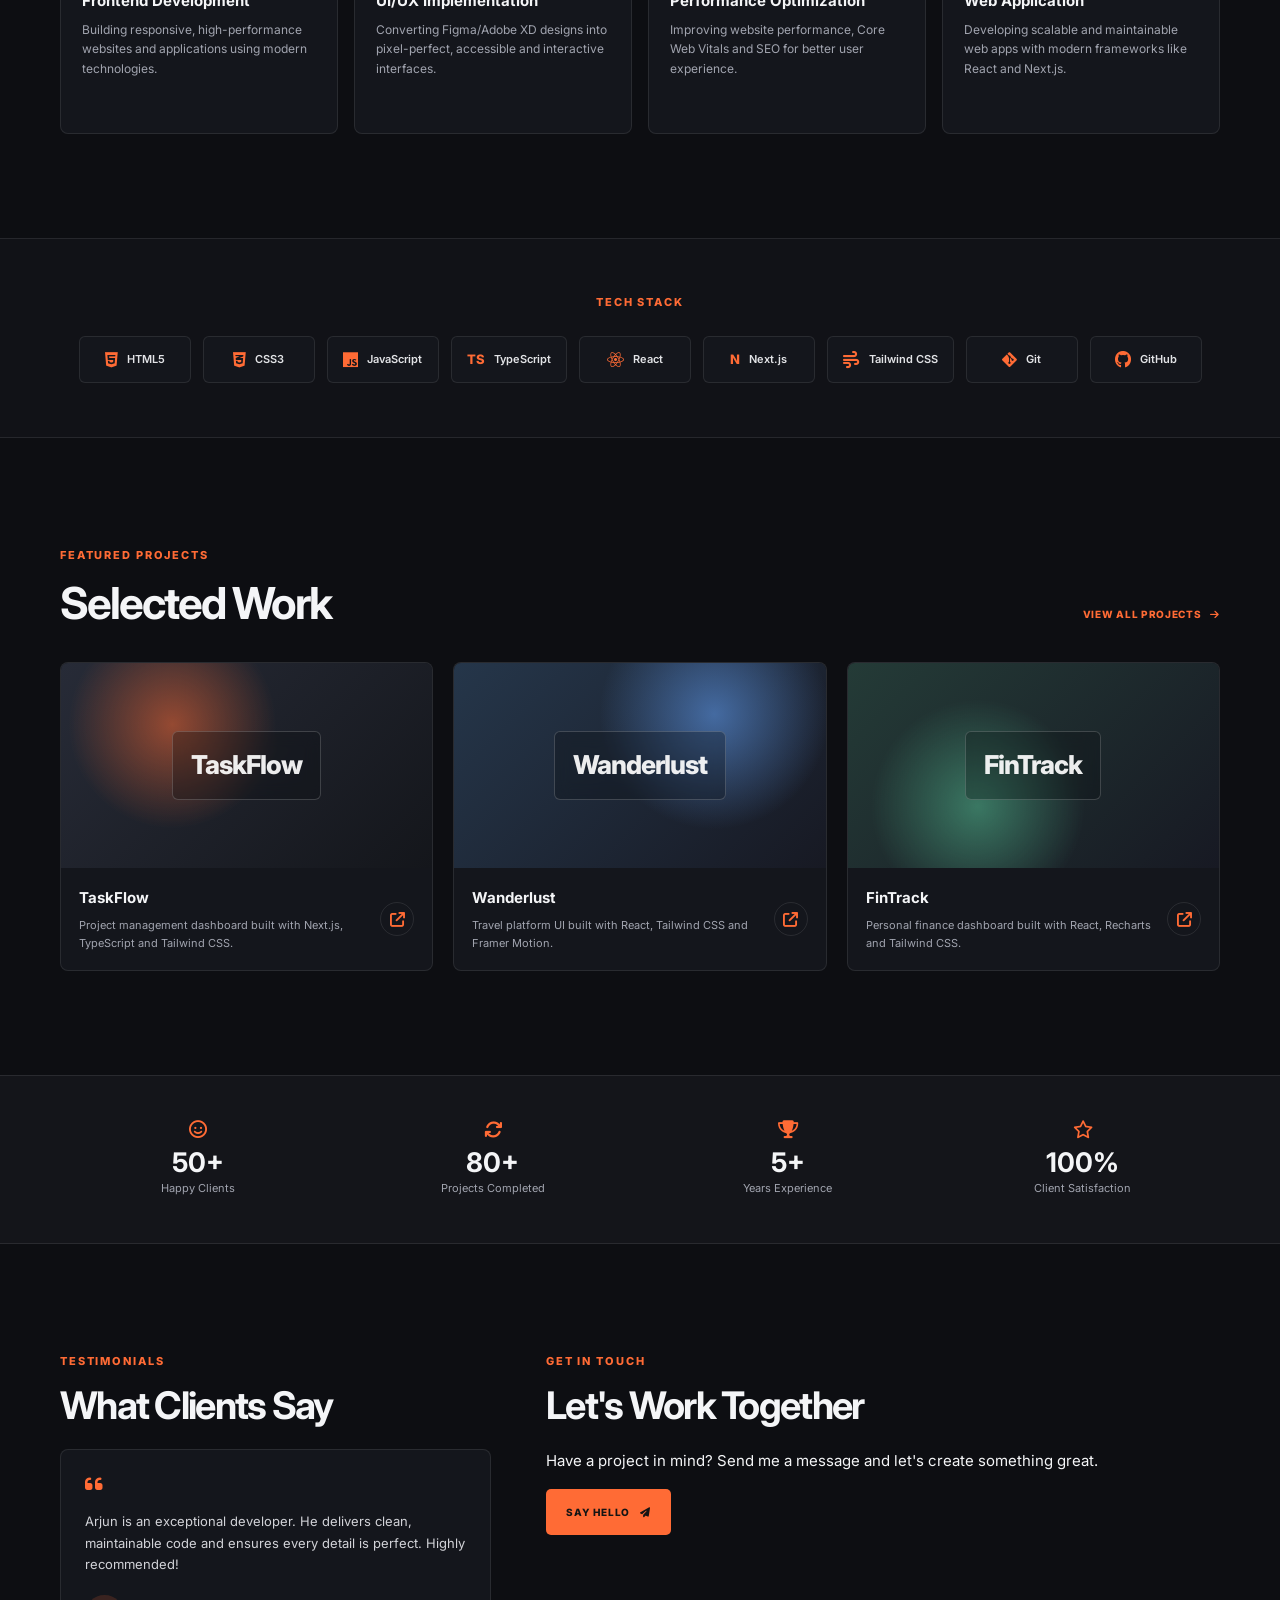
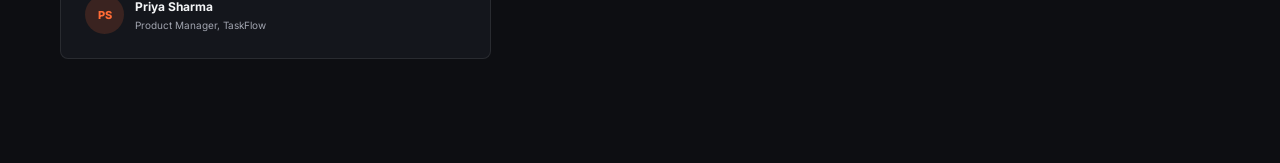
==== commit 0f7ab99b: "Atualiza foto principal com camisa preta" ====
--- a/index.html
+++ b/index.html
@@ -87,7 +87,7 @@
         <div class="hero-person">
           <div class="orange-shape"></div>
           <div class="person-image">
-            <img src="/ultrax-assets/240a505476fb-image.png" alt="Arjun Dev" style="width: 100%; height: 100%; object-fit: cover; object-position: center top;">
+            <img src="/ultrax-assets/a118dd06e91a-image.png" alt="Arjun Dev" style="width: 100%; height: 100%; object-fit: cover; object-position: center top;">
           </div>
           <div class="experience-card">
             <strong>5+</strong>
@@ -281,101 +281,13 @@
         </div>
 
         <div class="contact-box" id="blog">
-          <span class="section-label">LET'S WORK TOGETHER</span>
-          <h2>Get In Touch</h2>
-          <div class="contact-inner">
-            <div class="contact-details">
-              <p>Have a project in mind or just want to say hello? Feel free to reach out.</p>
-              <a href="mailto:hello@arjundev.com"><i class="fa-solid fa-envelope"></i> hello@arjundev.com</a>
-              <a href="tel:+919876543210"><i class="fa-solid fa-phone"></i> +91 98765 43210</a>
-              <span><i class="fa-solid fa-location-dot"></i> Bangalore, India</span>
-            </div>
-
-            <form class="contact-form">
-              <input type="text" placeholder="Your Name" required>
-              <input type="email" placeholder="Your Email" required>
-              <textarea placeholder="Your Message" rows="5" required></textarea>
-              <button type="submit" class="btn btn-primary">SEND MESSAGE <i class="fa-solid fa-paper-plane"></i></button>
-            </form>
-          </div>
+          <span class="section-label">GET IN TOUCH</span>
+          <h2>Let's Work Together</h2>
+          <p>Have a project in mind? Send me a message and let's create something great.</p>
+          <a class="btn btn-primary" href="mailto:hello@arjundev.com">SAY HELLO <i class="fa-solid fa-paper-plane"></i></a>
         </div>
       </div>
     </section>
   </main>
-
-  <!-- ================= FOOTER ================= -->
-  <footer class="footer">
-    <div class="container footer-grid">
-      <div class="footer-brand">
-        <a class="brand" href="#home">
-          <span class="brand-mark"><i class="fa-solid fa-a"></i></span>
-          <span>ARJUN <b>DEV</b></span>
-        </a>
-        <p>Building the web, one pixel at a time.</p>
-      </div>
-
-      <div>
-        <h4>QUICK LINKS</h4>
-        <a href="#home">Home</a>
-        <a href="#about">About</a>
-        <a href="#services">Services</a>
-        <a href="#projects">Projects</a>
-        <a href="#contact">Contact</a>
-      </div>
-
-      <div>
-        <h4>FOLLOW ME</h4>
-        <div class="footer-socials">
-          <a href="#"><i class="fa-brands fa-github"></i></a>
-          <a href="#"><i class="fa-brands fa-linkedin-in"></i></a>
-          <a href="#"><i class="fa-brands fa-x-twitter"></i></a>
-          <a href="#"><i class="fa-brands fa-instagram"></i></a>
-        </div>
-        <p class="available">Available for freelance work<br><span>Let's build something amazing!</span></p>
-      </div>
-
-      <div>
-        <h4>NEWSLETTER</h4>
-        <p>Subscribe to get updates on my latest projects and articles.</p>
-        <form class="newsletter">
-          <input type="email" placeholder="Enter your email">
-          <button aria-label="Inscrever"><i class="fa-solid fa-paper-plane"></i></button>
-        </form>
-      </div>
-    </div>
-
-    <div class="footer-bottom">
-      <div class="container">
-        <span>© 2024 Arjun Dev. All rights reserved.</span>
-        <span>Made with <b>♥</b> and lots of ☕</span>
-      </div>
-    </div>
-  </footer>
-
-  <script>
-    const toggle = document.querySelector('.menu-toggle');
-    const menu = document.querySelector('.menu');
-
-    toggle?.addEventListener('click', () => {
-      const opened = menu.classList.toggle('open');
-      toggle.setAttribute('aria-expanded', opened);
-      toggle.innerHTML = opened
-        ? '<i class="fa-solid fa-xmark"></i>'
-        : '<i class="fa-solid fa-bars"></i>';
-    });
-
-    document.querySelectorAll('.menu a').forEach(link => {
-      link.addEventListener('click', () => {
-        menu.classList.remove('open');
-        toggle.setAttribute('aria-expanded', 'false');
-        toggle.innerHTML = '<i class="fa-solid fa-bars"></i>';
-      });
-    });
-
-    document.querySelector('.contact-form')?.addEventListener('submit', e => {
-      e.preventDefault();
-      alert('Mensagem enviada! Conecte este formulário ao seu backend/API.');
-    });
-  </script>
 </body>
 </html>
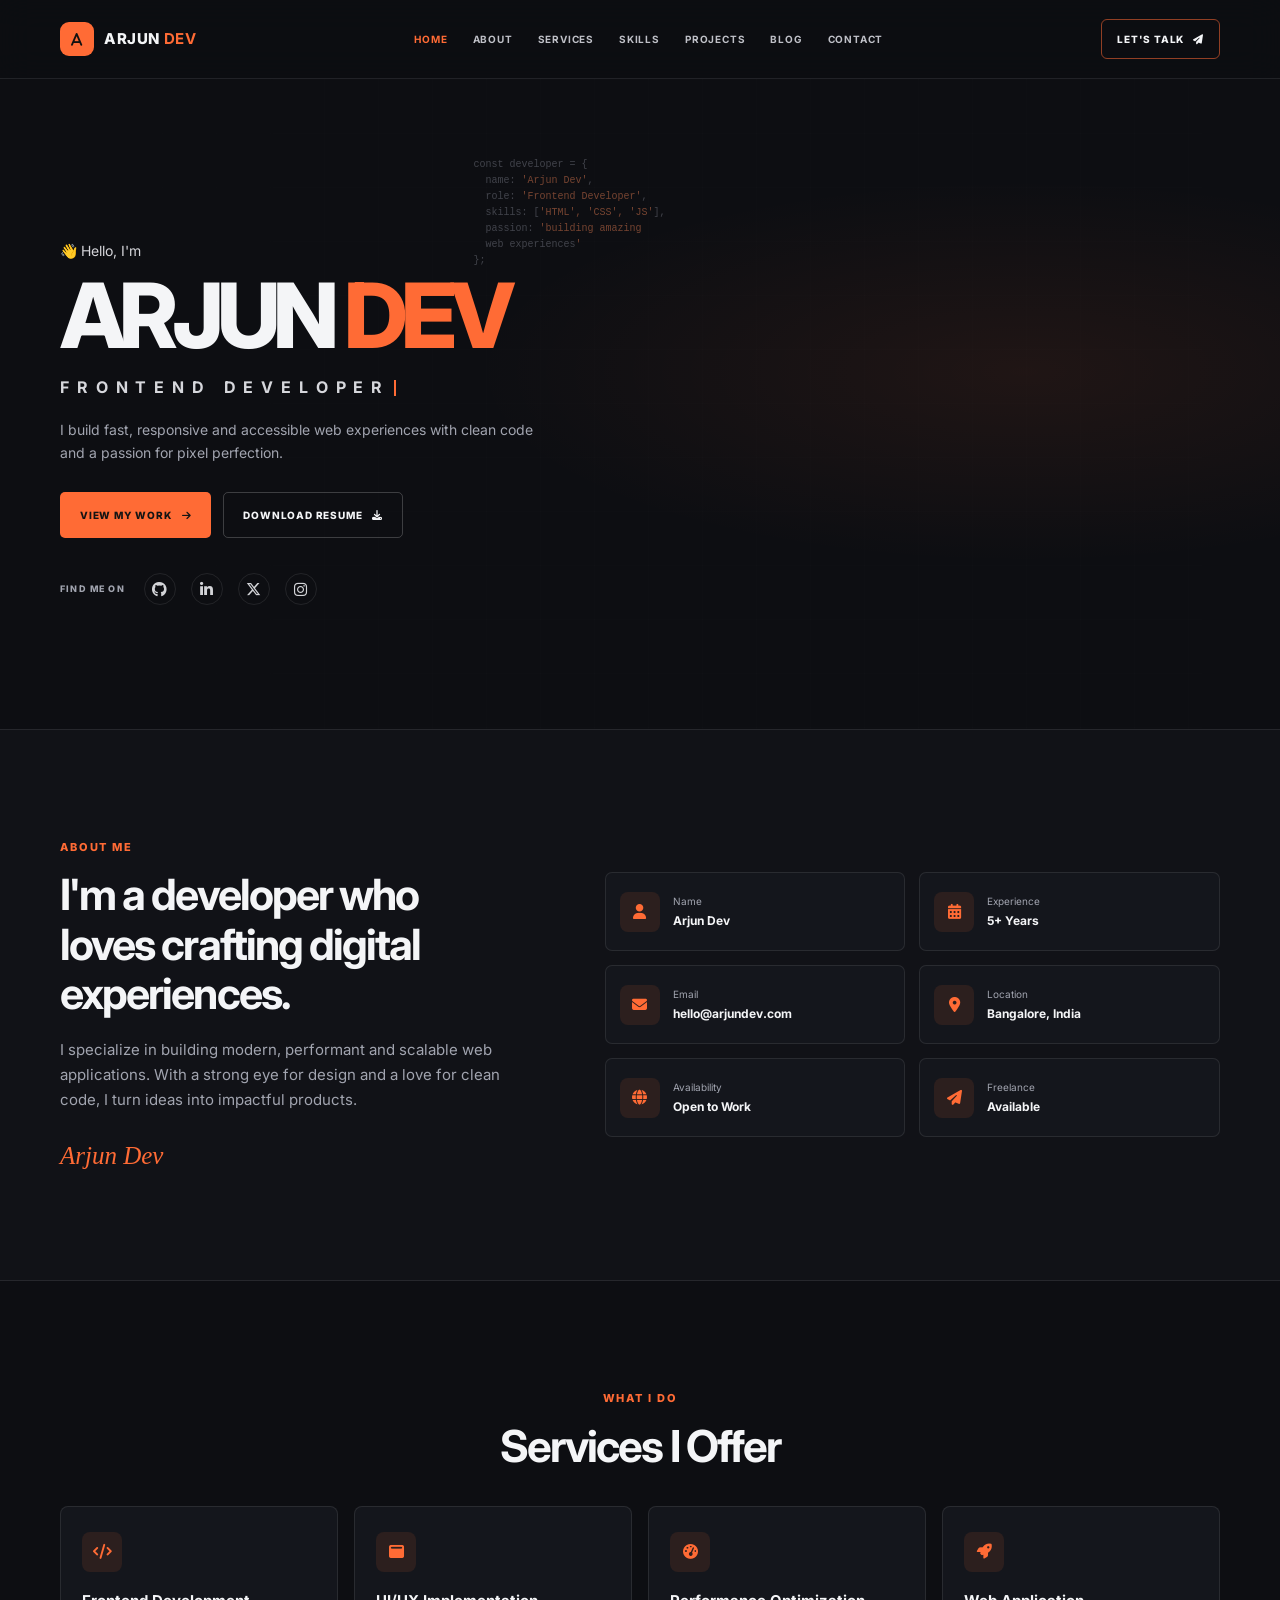
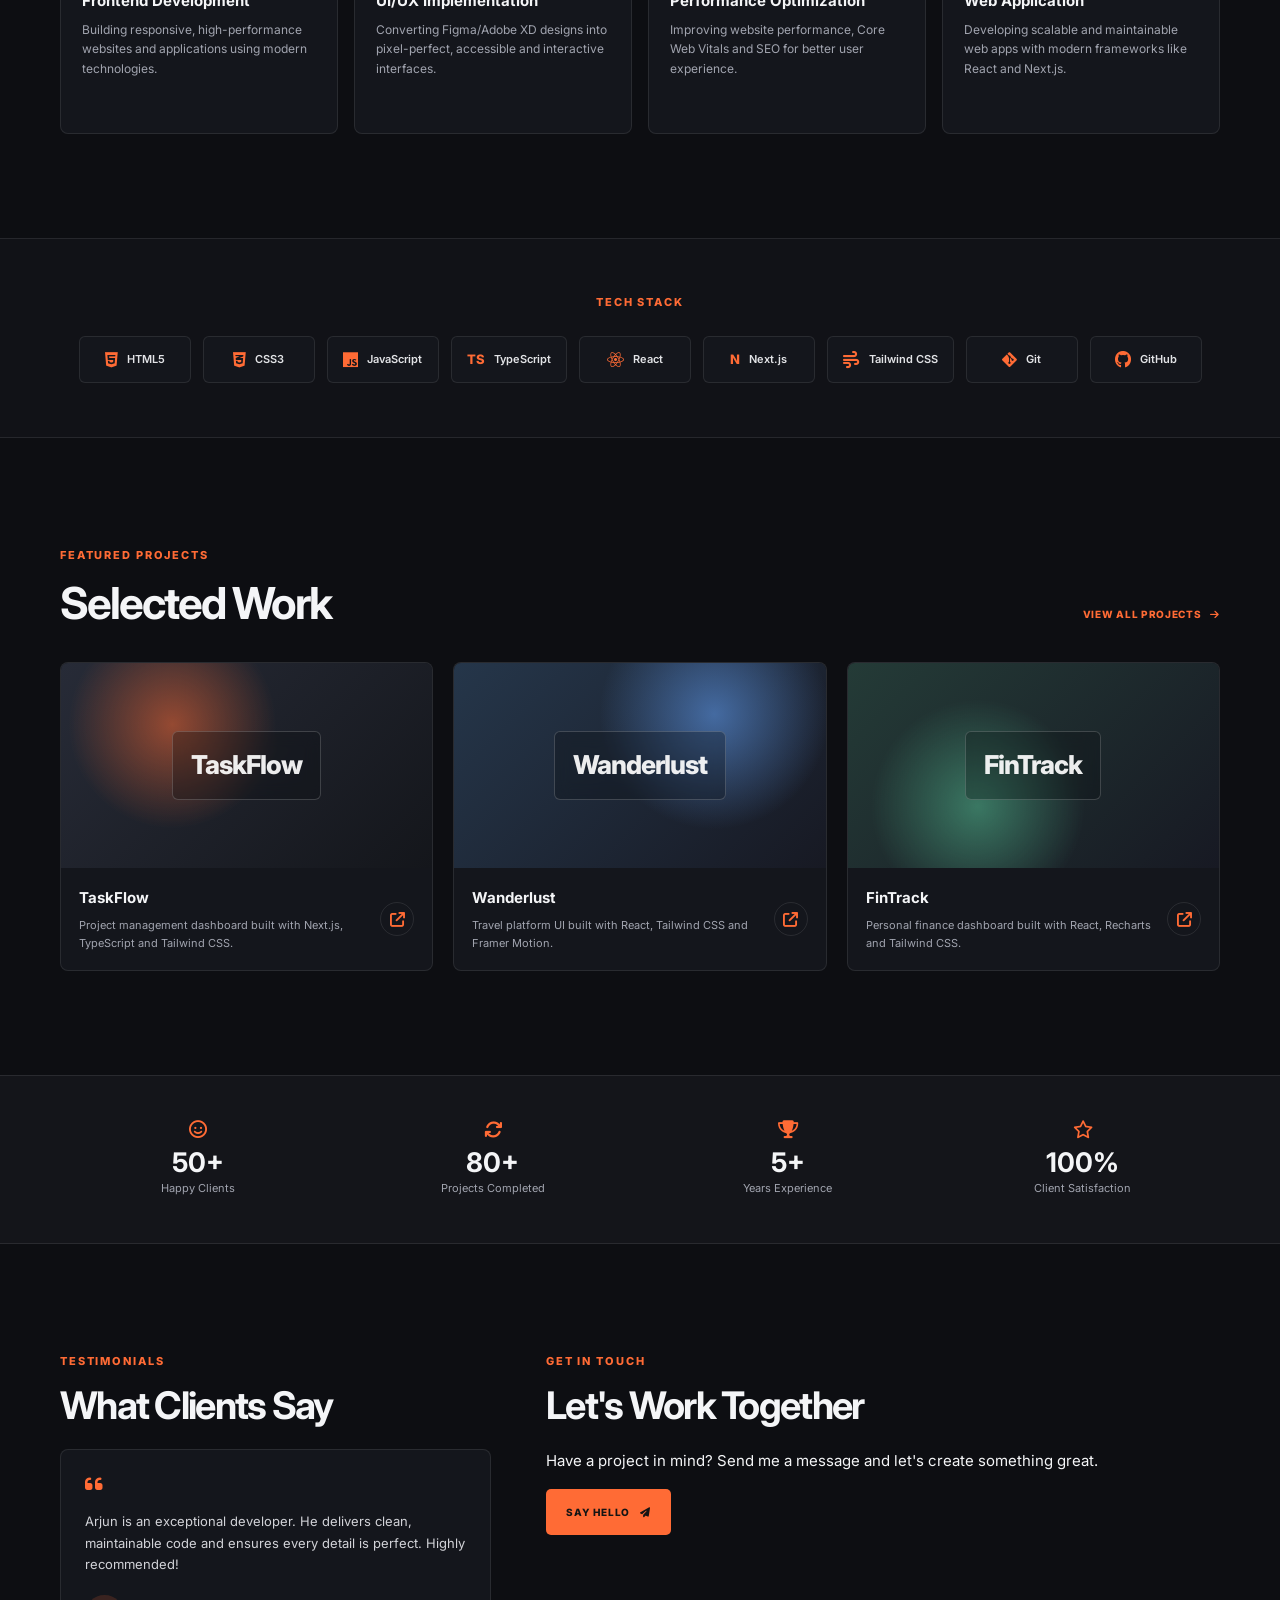
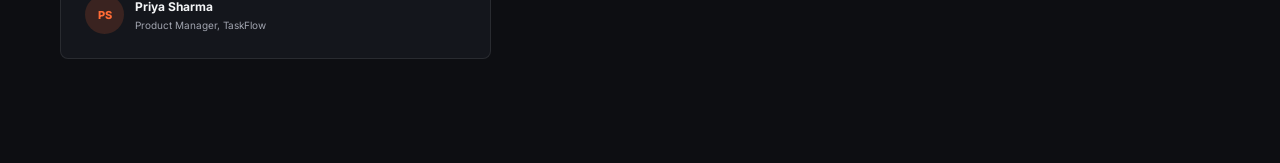
==== commit 206b8cd6: "Remover foto principal da página" ====
--- a/index.html
+++ b/index.html
@@ -84,17 +84,6 @@
           </div>
         </div>
 
-        <div class="hero-person">
-          <div class="orange-shape"></div>
-          <div class="person-image">
-            <img src="/ultrax-assets/a118dd06e91a-image.png" alt="Arjun Dev" style="width: 100%; height: 100%; object-fit: cover; object-position: center top;">
-          </div>
-          <div class="experience-card">
-            <strong>5+</strong>
-            <span>YEARS OF<br>EXPERIENCE</span>
-            <i class="fa-solid fa-code"></i>
-          </div>
-        </div>
       </div>
     </section>
 
